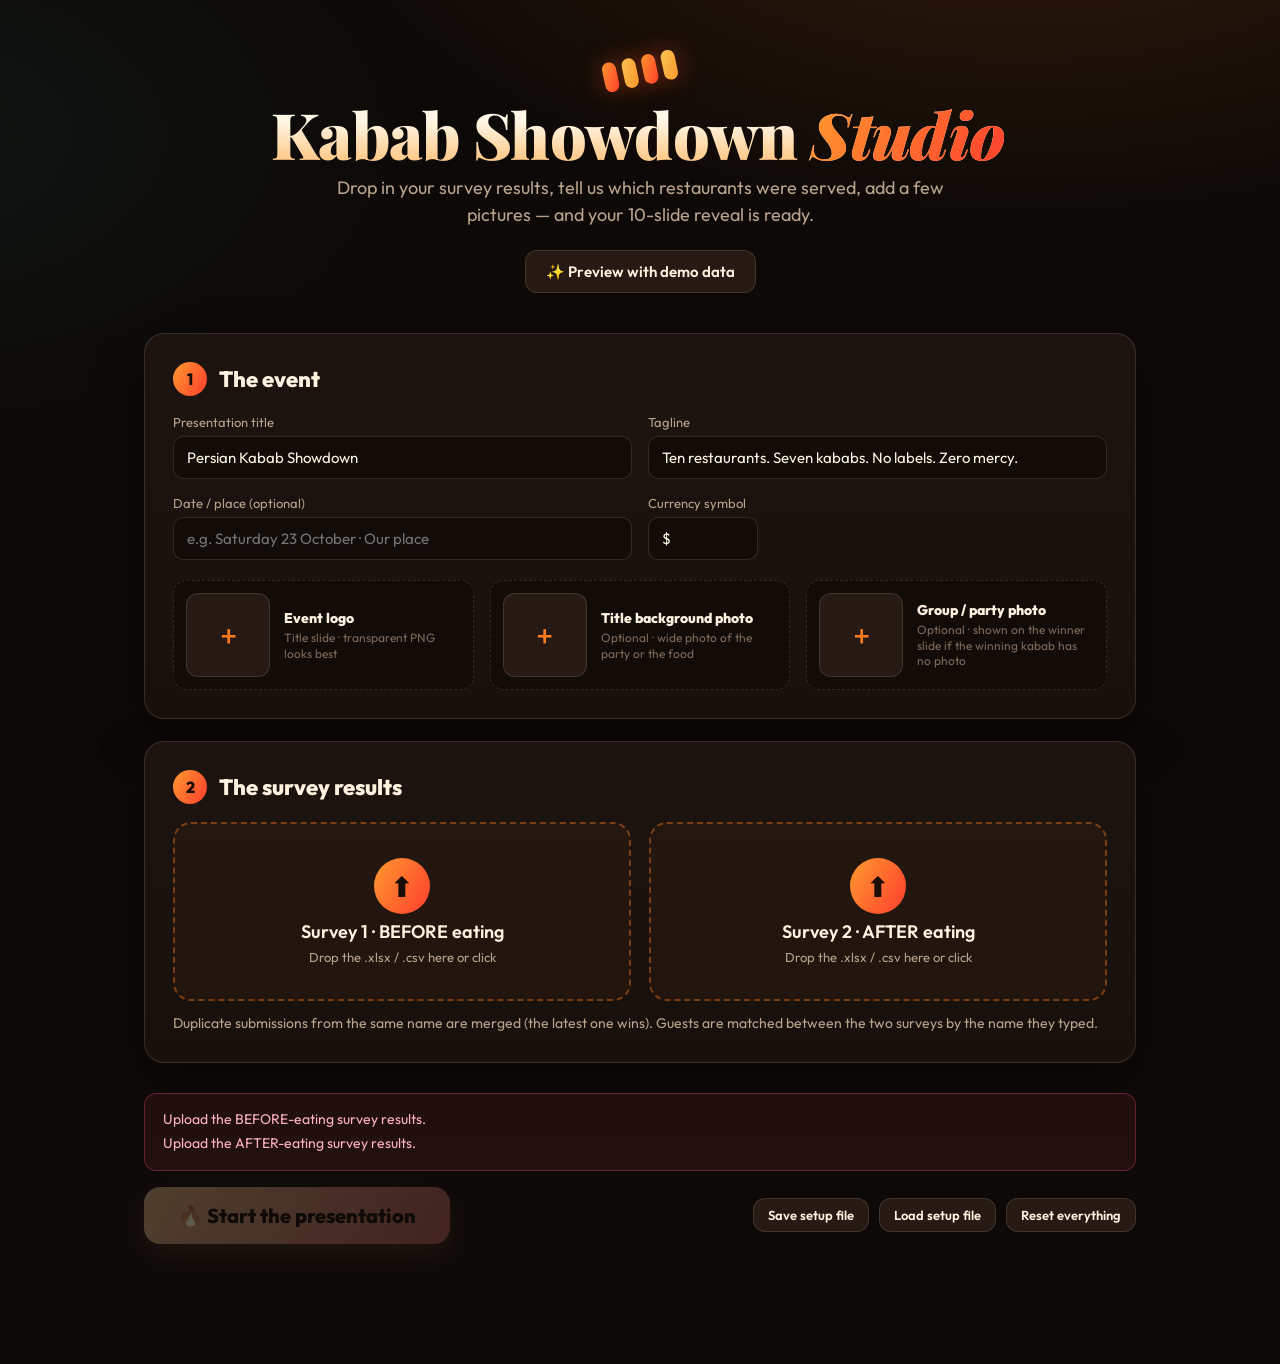
==== index.html @ 10b04228 "Add Kabab Showdown Studio: local blind-taste-test presentation generator Co-Authored-By: Claude Sonn" ====
<!doctype html>
<html lang="en">
<head>
<meta charset="utf-8">
<meta name="viewport" content="width=device-width, initial-scale=1">
<title>Kabab Showdown Studio</title>
<link rel="stylesheet" href="css/style.css">
</head>
<body>
  <main id="setup"></main>

  <div id="present" hidden>
    <div id="stage" class="stage">
      <div class="bg"><i class="orb o1"></i><i class="orb o2"></i><i class="orb o3"></i><i class="grain"></i></div>
      <div id="slides"></div>
      <canvas id="confetti"></canvas>
    </div>
    <div class="ui-bar">
      <button data-act="setup" title="Back to setup (E)">⚙ Setup</button>
      <button data-act="prev" title="Back (←)">‹</button>
      <span id="counter"></span>
      <button data-act="next" title="Next (→)">›</button>
      <button data-act="fs" title="Fullscreen (F)">⛶</button>
    </div>
    <nav id="dots"></nav>
    <div id="progress"><i></i></div>
  </div>

  <script src="vendor/xlsx.full.min.js"></script>
  <script src="js/analytics.js"></script>
  <script src="js/demo.js"></script>
  <script src="js/parse.js"></script>
  <script src="js/store.js"></script>
  <script src="js/slides.js"></script>
  <script src="js/setup.js"></script>
  <script src="js/app.js"></script>
</body>
</html>
---- css/style.css ----
/* ===== Kabab Showdown Studio ===== */
@font-face { font-family: 'Outfit'; font-weight: 400; src: url(../fonts/outfit-latin-400-normal.woff2) format('woff2'); font-display: swap; }
@font-face { font-family: 'Outfit'; font-weight: 600; src: url(../fonts/outfit-latin-600-normal.woff2) format('woff2'); font-display: swap; }
@font-face { font-family: 'Outfit'; font-weight: 800; src: url(../fonts/outfit-latin-800-normal.woff2) format('woff2'); font-display: swap; }
@font-face { font-family: 'Playfair Display'; font-weight: 700; font-style: normal; src: url(../fonts/playfair-display-latin-700-normal.woff2) format('woff2'); font-display: swap; }
@font-face { font-family: 'Playfair Display'; font-weight: 900; font-style: normal; src: url(../fonts/playfair-display-latin-900-normal.woff2) format('woff2'); font-display: swap; }
@font-face { font-family: 'Playfair Display'; font-weight: 700; font-style: italic; src: url(../fonts/playfair-display-latin-700-italic.woff2) format('woff2'); font-display: swap; }
@font-face { font-family: 'Playfair Display'; font-weight: 900; font-style: italic; src: url(../fonts/playfair-display-latin-900-italic.woff2) format('woff2'); font-display: swap; }
@font-face { font-family: 'Vazirmatn'; font-weight: 100 900; src: url(../fonts/Vazirmatn-Variable.woff2) format('woff2'); font-display: swap; }

:root {
  --bg: #0d0907; --bg2: #17100c; --panel: #1d1410; --panel2: #271a14; --line: rgba(255, 226, 190, .13);
  --text: #fff3e0; --muted: #b8a38c; --dim: #7d6a58;
  --ember: #ff7a1a; --flame: #ff3d2e; --gold: #f6c453; --teal: #2dd4bf; --rose: #ff4d6d;
  --grad: linear-gradient(120deg, #ff9a2e, #ff3d2e);
  --sans: 'Outfit', 'Vazirmatn', system-ui, 'Segoe UI', Tahoma, sans-serif;
  --serif: 'Playfair Display', 'Vazirmatn', Georgia, serif;
}
* { box-sizing: border-box; }
html, body { margin: 0; background: var(--bg); color: var(--text); font-family: var(--sans); }
body { min-height: 100vh; -webkit-font-smoothing: antialiased; }
body.presenting { overflow: hidden; height: 100vh; }
bdi { unicode-bidi: isolate; }
button { font-family: inherit; cursor: pointer; }
[hidden] { display: none !important; }

/* ================= SETUP ================= */
body:not(.presenting) { background: radial-gradient(1200px 600px at 80% -10%, rgba(255, 122, 26, .16), transparent 60%), radial-gradient(900px 500px at -10% 10%, rgba(45, 212, 191, .07), transparent 60%), var(--bg); }
.setup-wrap { max-width: 1040px; margin: 0 auto; padding: 56px 24px 120px; }
.setup-hero { text-align: center; margin-bottom: 40px; }
.setup-hero h1 { font-family: var(--serif); font-weight: 900; font-size: clamp(38px, 6vw, 64px); margin: 12px 0 8px; letter-spacing: -.01em; }
.setup-hero h1 em, h2 em { font-style: italic; background: var(--grad); -webkit-background-clip: text; background-clip: text; color: transparent; padding-right: .06em; }
.setup-hero p { color: var(--muted); max-width: 640px; margin: 0 auto 22px; font-size: 18px; line-height: 1.5; }
.skewer { display: inline-flex; gap: 6px; transform: rotate(-12deg); }
.skewer i { width: 22px; height: 46px; border-radius: 10px; background: var(--grad); box-shadow: 0 0 24px rgba(255, 90, 30, .45); }
.skewer i:nth-child(2n) { background: linear-gradient(120deg, #f6c453, #ff9a2e); }
.skewer.small i { width: 14px; height: 30px; border-radius: 7px; }
.card { background: linear-gradient(180deg, var(--panel), var(--bg2)); border: 1px solid var(--line); border-radius: 20px; padding: 28px; margin-bottom: 22px; box-shadow: 0 20px 50px rgba(0, 0, 0, .35); }
.card h3 { margin: 0 0 18px; font-size: 22px; display: flex; align-items: center; gap: 12px; }
.card h3 small { color: var(--dim); font-weight: 400; font-size: 14px; }
.card h4 { margin: 20px 0 8px; font-size: 14px; color: var(--muted); text-transform: uppercase; letter-spacing: .08em; }
.card .n { display: inline-grid; place-items: center; width: 34px; height: 34px; border-radius: 50%; background: var(--grad); color: #1a0d05; font-weight: 800; font-size: 16px; }
.help { color: var(--muted); font-size: 14px; line-height: 1.5; margin: 12px 0 0; }
.form-grid { display: grid; grid-template-columns: 1fr 1fr; gap: 16px; margin-bottom: 20px; }
.form-grid label { display: grid; gap: 6px; font-size: 13px; color: var(--muted); }
.txt, select, .num { background: #120c09; color: var(--text); border: 1px solid var(--line); border-radius: 10px; padding: 11px 13px; font: inherit; font-size: 15px; width: 100%; outline: none; transition: border-color .15s, box-shadow .15s; }
.txt:focus, select:focus, .num:focus { border-color: var(--ember); box-shadow: 0 0 0 3px rgba(255, 122, 26, .2); }
.txt.short { max-width: 110px; }
select:disabled, .num:disabled { opacity: .35; }
.imgrow { display: grid; grid-template-columns: repeat(3, 1fr); gap: 16px; }
.imgrow.wrap { grid-template-columns: repeat(auto-fill, minmax(240px, 1fr)); }
.imgbox { display: flex; gap: 14px; align-items: center; background: #120c09; border: 1px dashed var(--line); border-radius: 14px; padding: 12px; }
.imgbox.filled { border-style: solid; }
.imgbox-drop { flex: none; width: 84px; height: 84px; border-radius: 12px; background: var(--panel2); display: grid; place-items: center; overflow: hidden; cursor: pointer; border: 1px solid var(--line); transition: transform .15s, border-color .15s; }
.imgbox-drop:hover, .imgbox-drop.over, .mini-logo.over { border-color: var(--ember); transform: scale(1.04); }
.imgbox-drop img { width: 100%; height: 100%; object-fit: cover; }
.imgbox .plus { font-size: 32px; color: var(--ember); }
.imgbox-t { display: grid; gap: 3px; font-size: 14px; }
.imgbox-t small { color: var(--dim); font-size: 12px; line-height: 1.3; }
.link { background: none; border: 0; color: var(--rose); padding: 0; font-size: 12px; text-align: left; }
.drops { display: grid; grid-template-columns: 1fr 1fr; gap: 18px; }
.drop { display: grid; justify-items: center; gap: 6px; text-align: center; padding: 34px 18px; border: 2px dashed rgba(255, 122, 26, .4); border-radius: 18px; background: rgba(255, 122, 26, .04); cursor: pointer; transition: all .2s; }
.drop:hover, .drop.over { background: rgba(255, 122, 26, .12); border-color: var(--ember); transform: translateY(-2px); }
.drop.filled { border-style: solid; border-color: rgba(45, 212, 191, .55); background: rgba(45, 212, 191, .06); }
.drop-ico { font-size: 28px; width: 56px; height: 56px; display: grid; place-items: center; border-radius: 50%; background: var(--grad); color: #1a0d05; font-weight: 800; }
.drop.filled .drop-ico { background: var(--teal); }
.drop-t { font-weight: 600; font-size: 18px; }
.drop-h { color: var(--muted); font-size: 13px; word-break: break-all; }
.msg { font-size: 14px; margin-top: 10px; } .msg.err { color: var(--rose); }
.pills { display: flex; flex-wrap: wrap; gap: 8px; margin-top: 16px; }
.pill { font-size: 13px; padding: 5px 12px; border-radius: 99px; background: var(--panel2); color: var(--muted); border: 1px solid var(--line); }
.pill.ok { color: var(--teal); border-color: rgba(45, 212, 191, .4); } .pill.warn { color: var(--gold); border-color: rgba(246, 196, 83, .45); }
.rest-table, .map { width: 100%; border-collapse: collapse; margin: 14px 0; }
.rest-table th { text-align: left; font-size: 12px; text-transform: uppercase; letter-spacing: .08em; color: var(--dim); padding: 6px 8px; font-weight: 600; }
.rest-table td { padding: 7px 8px; border-top: 1px solid var(--line); vertical-align: middle; }
.rest-table td.c { text-align: center; white-space: nowrap; } .rest-table td.c small { display: block; color: var(--dim); font-size: 11px; margin-top: 2px; }
.rest-table tr.on { background: rgba(255, 122, 26, .06); }
.rest-table select { width: 100px; padding: 8px; } .rest-table .num { width: 84px; padding: 8px; } .cur { color: var(--muted); margin-right: 6px; }
.mini-logo { width: 46px; height: 46px; border-radius: 12px; border: 1px dashed var(--ember); display: grid; place-items: center; cursor: pointer; overflow: hidden; color: var(--ember); background: #120c09; }
.mini-logo img { width: 100%; height: 100%; object-fit: cover; }
.switch { position: relative; display: inline-block; width: 46px; height: 26px; } .switch input { opacity: 0; width: 0; height: 0; }
.switch i { position: absolute; inset: 0; background: #3a2a20; border-radius: 99px; transition: .2s; cursor: pointer; }
.switch i::after { content: ''; position: absolute; width: 20px; height: 20px; left: 3px; top: 3px; border-radius: 50%; background: #fff3e0; transition: .2s; }
.switch input:checked + i { background: var(--ember); } .switch input:checked + i::after { transform: translateX(20px); }
.icon-btn { background: none; border: 0; color: var(--dim); font-size: 15px; padding: 6px 9px; border-radius: 8px; } .icon-btn:hover { color: var(--rose); background: rgba(255, 77, 109, .1); }
.map td { padding: 6px 8px; } .map td:nth-child(2) { color: var(--dim); width: 30px; text-align: center; } .map select { max-width: 320px; }
.btn { border: 1px solid var(--line); background: var(--panel2); color: var(--text); padding: 11px 20px; border-radius: 12px; font-size: 15px; font-weight: 600; transition: all .15s; display: inline-block; }
.btn:hover { border-color: var(--ember); transform: translateY(-1px); }
.btn.primary { background: var(--grad); color: #1a0d05; border: 0; box-shadow: 0 10px 30px rgba(255, 90, 30, .35); }
.btn.primary:hover { box-shadow: 0 14px 40px rgba(255, 90, 30, .55); }
.btn.big { font-size: 20px; padding: 16px 34px; border-radius: 16px; font-weight: 800; }
.btn.small { font-size: 13px; padding: 8px 14px; } .btn.danger:hover { border-color: var(--rose); color: var(--rose); }
.btn[disabled] { opacity: .35; pointer-events: none; filter: grayscale(.6); }
.launch { margin-top: 30px; }
.issues { list-style: none; padding: 14px 18px; margin: 0 0 16px; border-radius: 12px; font-size: 14px; line-height: 1.7; }
.issues.err { background: rgba(255, 77, 109, .09); border: 1px solid rgba(255, 77, 109, .3); color: #ffb3c0; }
.issues.warn { background: rgba(246, 196, 83, .08); border: 1px solid rgba(246, 196, 83, .3); color: var(--gold); }
.launch-row { display: flex; flex-wrap: wrap; align-items: center; justify-content: space-between; gap: 16px; }
.launch-aux { display: flex; gap: 10px; flex-wrap: wrap; }
@media (max-width: 760px) { .form-grid, .drops, .imgrow { grid-template-columns: 1fr; } }

/* ================= PRESENTER ================= */
#present { position: fixed; inset: 0; background: #070504; overflow: hidden; cursor: none; }
#present.ui { cursor: default; }
.stage { position: absolute; left: 50%; top: 50%; width: 1920px; height: 1080px; transform: translate(-50%, -50%) scale(var(--s, 1)); transform-origin: center; overflow: hidden; background: var(--bg); }
.bg { position: absolute; inset: 0; overflow: hidden; }
.orb { position: absolute; border-radius: 50%; filter: blur(110px); opacity: .5; animation: drift 22s ease-in-out infinite alternate; }
.o1 { width: 900px; height: 900px; background: #ff5a1a; left: -240px; top: -300px; opacity: .33; }
.o2 { width: 800px; height: 800px; background: #7a1d3a; right: -200px; bottom: -280px; opacity: .45; animation-duration: 28s; }
.o3 { width: 520px; height: 520px; background: #0e7f73; right: 260px; top: -200px; opacity: .2; animation-duration: 34s; }
@keyframes drift { to { transform: translate(90px, 60px) scale(1.15); } }
.grain { position: absolute; inset: 0; opacity: .09; mix-blend-mode: overlay; background-image: url("data:image/svg+xml;utf8,<svg xmlns='http://www.w3.org/2000/svg' width='220' height='220'><filter id='n'><feTurbulence type='fractalNoise' baseFrequency='.9' numOctaves='2' stitchTiles='stitch'/></filter><rect width='100%' height='100%' filter='url(%23n)'/></svg>"); }
#slides, .slide { position: absolute; inset: 0; }
#confetti { position: absolute; inset: 0; pointer-events: none; z-index: 20; }
.slide { padding: 54px 96px 84px; opacity: 0; transform: translateX(calc(var(--d, 1) * 60px)); transition: opacity .6s ease, transform .7s cubic-bezier(.2, .8, .2, 1); }
.slide[data-dir="-1"] { --d: -1; }
.slide.active { opacity: 1; transform: none; }
.slide-foot { position: absolute; left: 96px; right: 96px; bottom: 26px; display: flex; justify-content: space-between; font-size: 18px; color: var(--dim); letter-spacing: .12em; text-transform: uppercase; }

.hdr { margin-bottom: 22px; }
.eyebrow { display: flex; align-items: center; gap: 14px; font-size: 20px; letter-spacing: .28em; text-transform: uppercase; color: var(--ember); font-weight: 600; }
.eyebrow i { width: 52px; height: 3px; background: var(--grad); border-radius: 3px; display: block; }
.eyebrow.center { justify-content: center; }
h2 { font-family: var(--serif); font-weight: 900; font-size: 76px; line-height: 1.04; margin: 10px 0 0; letter-spacing: -.01em; }
.sub { font-size: 25px; color: var(--muted); margin: 6px 0 0; }
.nodata { margin-top: 160px; text-align: center; font-size: 40px; color: var(--muted); }

.split { display: grid; gap: 48px; align-items: start; }
.split.hype { grid-template-columns: 560px 1fr; } .split.blind { grid-template-columns: 520px 1fr; } .split.people { grid-template-columns: 640px 1fr; } .split.price { grid-template-columns: 1fr 620px; }
.col-awards { display: grid; gap: 22px; } .col-awards.tight { gap: 12px; }
.grid3 { display: grid; grid-template-columns: repeat(3, 1fr); gap: 24px; margin-top: 8px; }
.grid2 { display: grid; grid-template-columns: repeat(2, 1fr); gap: 24px; }

/* step reveal */
[data-step] { opacity: 0; transform: translateY(26px) scale(.97); transition: opacity .55s ease, transform .6s cubic-bezier(.2, .9, .25, 1.1); pointer-events: none; }
[data-step].on { opacity: 1; transform: none; }
.gone { opacity: 0 !important; transform: scale(.9) translateY(-30px) !important; pointer-events: none; transition: all .5s ease; }

/* awards */
.award { position: relative; background: linear-gradient(160deg, rgba(255, 244, 224, .08), rgba(255, 244, 224, .025)); border: 1px solid var(--line); border-radius: 26px; padding: 24px 28px 26px; overflow: hidden; backdrop-filter: blur(6px); }
.award::before { content: ''; position: absolute; left: 0; top: 0; bottom: 0; width: 7px; background: var(--grad); }
.award.gold { border-color: rgba(246, 196, 83, .5); background: linear-gradient(160deg, rgba(246, 196, 83, .16), rgba(246, 196, 83, .03)); box-shadow: 0 0 60px rgba(246, 196, 83, .12); }
.award.gold::before { background: linear-gradient(180deg, #ffe08a, #e0a526); }
.award.bad::before { background: linear-gradient(180deg, #ff4d6d, #8f1d3b); } .award.bad { background: linear-gradient(160deg, rgba(255, 77, 109, .1), rgba(255, 77, 109, .02)); }
.award.teal::before { background: linear-gradient(180deg, #2dd4bf, #0e7f73); } .award.teal { background: linear-gradient(160deg, rgba(45, 212, 191, .1), rgba(45, 212, 191, .02)); }
.award.spicy::before { background: linear-gradient(180deg, #ff9a2e, #ff3d2e); }
.award.none { opacity: .55; } .award.none.on { opacity: .45; }
.none-msg { font-size: 24px; color: var(--muted); padding: 16px 0 6px; }
.kicker { font-size: 24px; letter-spacing: .1em; text-transform: uppercase; color: var(--gold); font-weight: 600; margin-bottom: 14px; }
.award.bad .kicker { color: #ff93a6; } .award.teal .kicker { color: var(--teal); } .award.spicy .kicker { color: #ffb066; }
.award-body { display: flex; align-items: center; gap: 22px; }
.award-txt { min-width: 0; }
.award-name { font-family: var(--serif); font-weight: 900; font-size: 46px; line-height: 1.1; overflow-wrap: anywhere; }
.award-stat { font-size: 26px; color: var(--muted); margin-top: 8px; line-height: 1.3; } .award-stat b, .award-note b { color: var(--text); }
.award-note { font-size: 22px; color: var(--muted); margin-top: 14px; line-height: 1.35; }
.award-big { font-size: 60px; font-family: var(--serif); font-weight: 900; line-height: 1.1; } .award-big b { color: var(--teal); font-size: 82px; }
.award-icon { position: absolute; right: 18px; top: 14px; font-size: 40px; }
.grid3 .award-name { font-size: 40px; } .grid3 .award-body { gap: 18px; }
.grid2 .award-name { font-size: 50px; }
.col-awards.tight .award-name { font-size: 34px; } .col-awards.tight .award { padding: 14px 24px 16px; } .col-awards.tight .kicker { font-size: 20px; margin-bottom: 8px; } .col-awards.tight .award-stat { font-size: 22px; margin-top: 4px; } .col-awards.tight .award-note { font-size: 19px; margin-top: 6px; } .col-awards.tight .award-big { font-size: 44px; } .col-awards.tight .award-big b { font-size: 60px; }

.logo { flex: none; width: var(--sz); height: var(--sz); border-radius: 22%; overflow: hidden; display: inline-grid; place-items: center; background: #fff; box-shadow: 0 6px 24px rgba(0, 0, 0, .4); }
.logo img { width: 100%; height: 100%; object-fit: contain; }
.logo.mono { background: linear-gradient(140deg, hsl(var(--h) 75% 55%), hsl(calc(var(--h) + 40) 70% 32%)); color: #fff; }
.logo.mono b { font-family: var(--serif); font-weight: 900; font-size: calc(var(--sz) * .42); letter-spacing: .02em; text-shadow: 0 2px 6px rgba(0, 0, 0, .3); }
.logo.q { background: #261913; border: 2px dashed var(--dim); } .logo.q b { color: var(--gold); }
.avatar { flex: none; width: 96px; height: 96px; border-radius: 50%; display: inline-grid; place-items: center; font-family: var(--serif); font-weight: 900; font-size: 44px; color: #fff; background: linear-gradient(140deg, hsl(var(--h) 70% 52%), hsl(calc(var(--h) + 50) 65% 30%)); box-shadow: 0 6px 24px rgba(0, 0, 0, .4); }
.avatar.big { width: 130px; height: 130px; font-size: 60px; }
.col-awards.tight .avatar { width: 68px; height: 68px; font-size: 30px; } .col-awards.tight .logo { --sz: 72px !important; }

/* bar charts */
.chart.bars { display: grid; gap: 10px; }
.chart-title { font-size: 28px; color: var(--muted); margin-bottom: 8px; } .chart-title em { color: var(--gold); font-style: italic; font-family: var(--serif); }
.bar-row { display: grid; grid-template-columns: 44px 52px minmax(230px, 340px) 1fr 74px; align-items: center; gap: 16px; height: 62px; opacity: 0; transform: translateX(-30px); transition: opacity .5s, transform .6s cubic-bezier(.2, .9, .2, 1); transition-delay: calc(var(--i, 0) * 70ms + 200ms); }
.slide.active .bar-row { opacity: 1; transform: none; }
.rk { font-family: var(--serif); font-weight: 900; font-size: 32px; color: var(--dim); text-align: center; }
.bn { font-size: 28px; font-weight: 600; white-space: nowrap; overflow: hidden; text-overflow: ellipsis; } .bn small { color: var(--dim); font-size: 20px; margin-left: 10px; font-weight: 400; }
.track { position: relative; height: 26px; border-radius: 13px; background: rgba(255, 244, 224, .07); }
.bar { display: block; height: 100%; width: 0; border-radius: 13px; background: linear-gradient(90deg, #7f3b14, #ff7a1a); transition: width 1.2s cubic-bezier(.2, .8, .2, 1); transition-delay: calc(var(--i, 0) * 70ms + 400ms); }
.slide.active .bar { width: var(--w); }
[data-step] .bar { width: 0; transition-delay: .15s; } [data-step].on .bar { width: var(--w); }
.bv { font-size: 28px; font-weight: 700; text-align: right; font-variant-numeric: tabular-nums; }
.bar-row.best .bar { background: linear-gradient(90deg, #e0a526, #ffe08a); box-shadow: 0 0 22px rgba(246, 196, 83, .6); } .bar-row.best .bn, .bar-row.best .rk { color: var(--gold); }
.bar-row.worst .bar { background: linear-gradient(90deg, #8f1d3b, #ff4d6d); } .bar-row.worst .bn { color: #ff93a6; }
.bar-row.best, .bar-row.worst { filter: saturate(.55) brightness(.9); } .st-1 .bar-row.worst, .st-2 .bar-row.best { filter: none; }
.s-hype .bar-row.best { filter: saturate(.55) brightness(.9); } .s-hype.st-2 .bar-row.best { filter: none; } .s-hype.st-1 .bar-row.worst { filter: none; }
.tag { font-style: normal; font-size: 15px; letter-spacing: .12em; padding: 3px 10px; margin-left: 12px; border-radius: 99px; background: rgba(255, 77, 109, .2); color: #ff93a6; border: 1px solid rgba(255, 77, 109, .5); vertical-align: middle; opacity: 0; transition: opacity .5s; }
.st-1 .tag { opacity: 1; }
.decoys-chart .bar-row { grid-template-columns: 52px minmax(260px, 400px) 1fr 54px; height: 50px; gap: 14px; }
.decoys-chart .bar-row.decoy .bar { transition: background .6s; } .st-1 .decoys-chart .bar-row.decoy .bar { background: linear-gradient(90deg, #8f1d3b, #ff4d6d); }
.callout { margin-top: 10px; font-size: 25px; padding: 12px 22px; border-radius: 16px; background: rgba(255, 77, 109, .1); border: 1px solid rgba(255, 77, 109, .35); color: #ffd0d8; } .callout b { color: #fff; }

/* title */
.s-title { padding: 0; }
.title-slide { position: absolute; inset: 0; display: grid; place-items: center; text-align: center; }
.hero-img { position: absolute; inset: 0; background-size: cover; background-position: center; opacity: .5; } .hero-shade { position: absolute; inset: 0; background: radial-gradient(ellipse at center, rgba(13, 9, 7, .35), rgba(13, 9, 7, .92) 80%); }
.title-inner { position: relative; max-width: 1500px; padding: 0 60px; }
.title-inner .skewer i { width: 34px; height: 84px; border-radius: 17px; } .title-inner .skewer { margin-bottom: 28px; }
.event-logo { max-height: 210px; max-width: 520px; object-fit: contain; margin-bottom: 26px; filter: drop-shadow(0 8px 30px rgba(0, 0, 0, .5)); }
h1 { font-family: var(--serif); font-weight: 900; font-size: 148px; line-height: 1; margin: 22px 0 18px; letter-spacing: -.02em; background: linear-gradient(180deg, #fff6e5 30%, #ffc27a); -webkit-background-clip: text; background-clip: text; color: transparent; }
.tagline { font-size: 38px; color: var(--muted); margin: 0 auto; max-width: 1200px; }
.stat-row { display: flex; justify-content: center; gap: 90px; margin-top: 70px; }
.stat b { display: block; font-family: var(--serif); font-size: 100px; font-weight: 900; color: var(--gold); line-height: 1; } .stat span { font-size: 24px; letter-spacing: .1em; text-transform: uppercase; color: var(--muted); }
.hint { margin-top: 60px; font-size: 22px; color: var(--dim); animation: pulse 2.4s infinite; } kbd { background: #2b1d15; border: 1px solid var(--line); border-radius: 8px; padding: 2px 10px; font-family: inherit; }
@keyframes pulse { 50% { opacity: .4; } }
.s-title .slide-foot { display: none; }
.s-title .title-inner > * { animation: rise .9s cubic-bezier(.2, .8, .2, 1) both; } .s-title .title-inner > :nth-child(2) { animation-delay: .1s; } .s-title h1 { animation-delay: .2s; } .tagline { animation-delay: .35s !important; } .stat-row { animation-delay: .5s !important; }
@keyframes rise { from { opacity: 0; transform: translateY(40px); } }

/* gauge */
.gauge-col { display: grid; gap: 16px; justify-items: center; }
.gauge { position: relative; width: 380px; height: 380px; }
.gauge svg { width: 100%; height: 100%; transform: rotate(-90deg); }
.g-bg { fill: none; stroke: rgba(255, 244, 224, .08); stroke-width: 26; }
.g-fg { fill: none; stroke: url(#); stroke: var(--ember); stroke-width: 26; stroke-linecap: round; stroke-dasharray: var(--c); stroke-dashoffset: var(--c); transition: stroke-dashoffset 1.8s cubic-bezier(.2, .8, .2, 1) .4s; filter: drop-shadow(0 0 14px rgba(255, 122, 26, .7)); }
.slide.active .g-fg { stroke-dashoffset: var(--o); }
.g-mark { stroke: #fff; stroke-width: 5; stroke-linecap: round; }
.g-txt { position: absolute; inset: 0; display: grid; place-content: center; text-align: center; }
.g-txt b { font-family: var(--serif); font-size: 104px; font-weight: 900; line-height: 1; } .g-txt span { display: block; margin-top: 4px; max-width: 220px; margin-inline: auto; line-height: 1.2; } .g-txt span { font-size: 21px; color: var(--muted); letter-spacing: .08em; text-transform: uppercase; }
.g-note { font-size: 24px; color: var(--muted); } .g-note b { color: #fff; }
.mk { display: inline-block; width: 5px; height: 22px; background: #fff; border-radius: 3px; vertical-align: middle; margin-left: 6px; } .mk.gold { background: var(--gold); }
.chips { display: grid; gap: 14px; width: 100%; }
.chip { font-size: 24px; line-height: 1.3; padding: 12px 20px; border-radius: 18px; background: rgba(255, 244, 224, .07); border: 1px solid var(--line); color: var(--muted); } .chip b { color: var(--gold); }
.chips.wide { grid-template-columns: repeat(3, 1fr); gap: 22px; margin-top: 18px; }
.chips.wide .chip { display: grid; gap: 4px; padding: 12px 20px; } .chips.wide .chip span { font-size: 20px; letter-spacing: .1em; text-transform: uppercase; color: var(--gold); } .chips.wide .chip b { color: var(--text); font-size: 27px; font-family: var(--serif); line-height: 1.15; } .chips.wide .chip i { font-style: normal; font-size: 22px; }

/* podium */
.podium-wrap { text-align: center; } .podium-title { font-size: 32px; color: var(--gold); letter-spacing: .08em; margin-bottom: 0; }
.podium { display: flex; justify-content: center; align-items: flex-end; gap: 22px; height: 600px; }
.pod { display: flex; flex-direction: column; align-items: center; width: 270px; }
.pod-name { font-family: var(--serif); font-weight: 900; font-size: 44px; margin-top: 14px; max-width: 100%; overflow-wrap: anywhere; } .pod-score { font-size: 26px; color: var(--muted); margin-bottom: 14px; } .pod-score b { color: var(--text); font-size: 34px; }
.pod-block { width: 100%; border-radius: 18px 18px 0 0; display: grid; place-content: center; text-align: center; background: linear-gradient(180deg, #5a3a28, #2b1d15); border: 1px solid var(--line); border-bottom: 0; position: relative; }
.pod-block span { font-size: 54px; } .pod-block em { font-family: var(--serif); font-style: normal; font-weight: 900; font-size: 64px; color: rgba(255, 244, 224, .5); }
.pod-1 .pod-block { height: 270px; background: linear-gradient(180deg, #e0a526, #6b4a0c); box-shadow: 0 0 60px rgba(246, 196, 83, .35); } .pod-1 .pod-name { color: var(--gold); }
.pod-2 .pod-block { height: 190px; background: linear-gradient(180deg, #aeb4bd, #4a4f57); } .pod-3 .pod-block { height: 130px; background: linear-gradient(180deg, #b87333, #5a3516); }

/* mistaken identity */
.id-table { display: grid; gap: 8px; }
.id-row { display: grid; grid-template-columns: 110px 480px 440px 1fr 60px; align-items: center; gap: 22px; height: var(--rh); padding: 0 26px; border-radius: 20px; background: rgba(255, 244, 224, .06); border: 1px solid var(--line); }
.kno { font-family: var(--serif); font-weight: 900; font-size: 48px; color: var(--ember); }
.id-real, .id-guess { display: flex; align-items: center; gap: 16px; font-size: 32px; font-weight: 600; white-space: nowrap; }
.id-guess .gn em { margin-left: 8px; } .id-real > span:last-child, .id-guess { flex-direction: column; align-items: flex-start; gap: 0; display: flex; justify-content: center; overflow: hidden; } .id-real { overflow: hidden; }
.id-real small, .id-guess small { font-size: 16px; letter-spacing: .12em; text-transform: uppercase; color: var(--dim); font-weight: 400; } .id-guess em { color: var(--muted); font-style: normal; font-size: 24px; }
.id-acc { display: flex; align-items: center; gap: 16px; } .id-acc .track { flex: 1; } .id-acc b { font-size: 30px; width: 80px; text-align: right; }
.id-mark { font-size: 40px; font-weight: 800; text-align: center; } .id-mark.ok { color: var(--teal); } .id-mark.no { color: var(--rose); }

/* price */
.price-chart .bar-row { grid-template-columns: 52px minmax(240px, 330px) 1fr 140px; height: 66px; }
.bar-row.price .track { height: 30px; overflow: visible; }
.bar-row.price .bar { background: linear-gradient(90deg, #8a5d12, #f6c453); }
.actual { position: absolute; top: -9px; width: 5px; height: 48px; background: #fff; border-radius: 3px; box-shadow: 0 0 14px rgba(255, 255, 255, .7); transform: translateX(-50%); } .actual.on { transform: translateX(-50%); }
.actual em { position: absolute; top: -34px; left: 50%; transform: translateX(-50%); font-style: normal; font-size: 21px; font-weight: 700; color: #fff; white-space: nowrap; }
.bv small { display: block; font-size: 20px; font-weight: 600; } .bv small.up { color: var(--teal); } .bv small.down { color: var(--rose); }
.legend { display: flex; gap: 30px; margin-top: 16px; font-size: 22px; color: var(--muted); } .legend .sw { display: inline-block; width: 28px; height: 14px; border-radius: 7px; vertical-align: middle; margin-right: 8px; background: var(--gold); width: 28px; } .legend .sw.mk { width: 5px; height: 22px; background: #fff; border-radius: 3px; margin-left: 0; }
.legend .sw.bar { background: var(--gold); transition: none; }

/* reality */
.strip { display: grid; grid-template-columns: repeat(3, 1fr); gap: 20px; margin-top: 26px; }
.strip-item { font-size: 25px; line-height: 1.35; padding: 18px 22px; border-radius: 18px; background: rgba(255, 244, 224, .06); border: 1px solid var(--line); color: var(--muted); } .strip-item b { color: var(--text); } .strip-item small { opacity: .7; }
.journey { display: flex; align-items: center; gap: 14px; margin-top: 12px; flex-wrap: wrap; } .arrow { color: var(--dim); font-size: 28px; }
.journey .pill { font-size: 24px; padding: 6px 16px; color: var(--muted); background: rgba(255, 244, 224, .08); } .journey .pill b { color: var(--text); } .journey .pill small { font-size: 16px; }
.journey .pill.up { border-color: rgba(45, 212, 191, .6); } .journey .pill.up b { color: var(--teal); } .journey .pill.down { border-color: rgba(255, 77, 109, .6); } .journey .pill.down b { color: var(--rose); } .lock { font-size: 20px; color: var(--gold); }
.fine { margin-top: 26px; font-size: 25px; color: var(--muted); } .fine b { color: var(--text); }

/* countdown */
.countdown { display: grid; gap: 8px; }
.cd-row { display: grid; grid-template-columns: 90px var(--rh) 470px 1fr 130px 270px; align-items: center; gap: 24px; height: var(--rh); padding: 0 28px; border-radius: 20px; background: rgba(255, 244, 224, .06); border: 1px solid var(--line); }
.cd-row.locked { opacity: 1 !important; transform: none !important; background: linear-gradient(90deg, rgba(246, 196, 83, .18), rgba(246, 196, 83, .04)); border-color: rgba(246, 196, 83, .5); animation: glow 2.4s ease-in-out infinite; grid-template-columns: 90px var(--rh) 1fr; }
@keyframes glow { 50% { box-shadow: 0 0 50px rgba(246, 196, 83, .35); } }
.cd-pos { font-family: var(--serif); font-weight: 900; font-size: 56px; color: var(--ember); text-align: center; } .locked .cd-pos { color: var(--gold); }
.cd-name { font-size: 32px; font-weight: 600; white-space: nowrap; overflow: hidden; text-overflow: ellipsis; } .cd-name small { display: block; font-size: 19px; color: var(--dim); font-weight: 400; letter-spacing: .04em; }
.locked .cd-name { color: var(--gold); font-family: var(--serif); font-weight: 900; font-size: 38px; }
.cd-score { font-family: var(--serif); font-weight: 900; font-size: 46px; text-align: right; }
.cd-price { font-size: 26px; font-weight: 600; text-align: right; } .cd-price small { display: block; font-size: 15px; letter-spacing: .1em; text-transform: uppercase; color: var(--dim); font-weight: 400; } .cd-price i { color: var(--dim); font-style: normal; }
.cd-row.second .bar { background: linear-gradient(90deg, #8c919a, #e1e5ea); }

/* finale */
.s-winner { padding: 0; }
.s-winner .slide-foot { display: none; }
.finale { position: absolute; inset: 0; display: grid; place-items: center; text-align: center; }
.finale > * { grid-area: 1 / 1; }
.drum { transition: all .6s; } .drum-h { font-size: 120px; margin: 24px 0 40px; }
.beat { display: flex; gap: 22px; justify-content: center; } .beat i { width: 26px; height: 26px; border-radius: 50%; background: var(--ember); animation: beat 1.2s infinite; } .beat i:nth-child(2) { animation-delay: .2s; } .beat i:nth-child(3) { animation-delay: .4s; }
@keyframes beat { 0%, 100% { transform: scale(.6); opacity: .4; } 50% { transform: scale(1.3); opacity: 1; box-shadow: 0 0 30px var(--ember); } }
.reveal-no { display: grid; gap: 0; } .reveal-no span { font-size: 54px; letter-spacing: .5em; color: var(--ember); font-weight: 600; margin-bottom: -20px; } .reveal-no b { font-family: var(--serif); font-weight: 900; font-size: 560px; line-height: 1; background: linear-gradient(180deg, #fff1c9, #e0a526); -webkit-background-clip: text; background-clip: text; color: transparent; filter: drop-shadow(0 0 80px rgba(246, 196, 83, .45)); }
.reveal-no.on { transition: opacity .5s, transform .6s; } .st-2 .reveal-no { opacity: 0 !important; transform: scale(.7) !important; }
.finale .reveal-no[data-step] { transform: scale(.4); } .finale .reveal-no.on { transform: scale(1); transition: opacity .4s, transform .7s cubic-bezier(.2, 1.4, .3, 1); }
.reveal { display: grid; justify-items: center; align-content: center; gap: 0; padding: 40px 120px; z-index: 2; }
.crown { font-size: 90px; margin-bottom: -10px; animation: bob 2.4s ease-in-out infinite; } @keyframes bob { 50% { transform: translateY(-14px) rotate(3deg); } }
.tie { font-size: 34px; letter-spacing: .3em; text-transform: uppercase; color: var(--rose); margin-bottom: 8px; }
.win-logo .logo { box-shadow: 0 0 90px rgba(246, 196, 83, .55), 0 10px 40px rgba(0, 0, 0, .5); border: 6px solid var(--gold); }
.win-name { font-size: 130px; margin: 30px 0 10px; } .amp { color: var(--ember); -webkit-text-fill-color: var(--ember); }
.win-stats { display: flex; gap: 56px; margin-top: 18px; justify-content: center; }
.win-stats b { display: block; font-family: var(--serif); font-weight: 900; font-size: 84px; color: var(--gold); line-height: 1.1; } .win-stats span { font-size: 24px; color: var(--muted); letter-spacing: .06em; max-width: 340px; display: block; }
.win-foot { margin-top: 34px; font-size: 28px; color: var(--muted); max-width: 1400px; } .win-foot b { color: var(--text); }
.win-photo { position: absolute; right: 90px; bottom: 90px; width: 360px; height: 360px; object-fit: cover; border-radius: 28px; border: 5px solid var(--gold); transform: rotate(4deg); box-shadow: 0 20px 60px rgba(0, 0, 0, .6); }
.reveal[data-step].on { transition-delay: .1s; }

/* presenter chrome */
.ui-bar { position: fixed; left: 50%; bottom: 18px; transform: translate(-50%, 20px); display: flex; align-items: center; gap: 6px; padding: 8px 12px; background: rgba(20, 14, 10, .88); border: 1px solid var(--line); border-radius: 99px; backdrop-filter: blur(10px); opacity: 0; transition: all .3s; z-index: 50; }
#present.ui .ui-bar { opacity: 1; transform: translate(-50%, 0); }
.ui-bar button { background: none; border: 0; color: var(--text); font-size: 18px; padding: 6px 14px; border-radius: 99px; } .ui-bar button:hover { background: rgba(255, 122, 26, .25); }
#counter { font-size: 14px; color: var(--muted); min-width: 110px; text-align: center; font-variant-numeric: tabular-nums; }
#dots { position: fixed; right: 14px; top: 50%; transform: translateY(-50%); display: grid; gap: 10px; z-index: 50; opacity: 0; transition: opacity .3s; }
#present.ui #dots { opacity: 1; }
#dots button { width: 10px; height: 10px; border-radius: 50%; border: 0; padding: 0; background: rgba(255, 244, 224, .3); } #dots button.cur { background: var(--ember); transform: scale(1.5); }
#progress { position: fixed; left: 0; right: 0; bottom: 0; height: 4px; background: rgba(255, 255, 255, .05); z-index: 50; } #progress i { display: block; height: 100%; width: 0; background: var(--grad); transition: width .5s; }
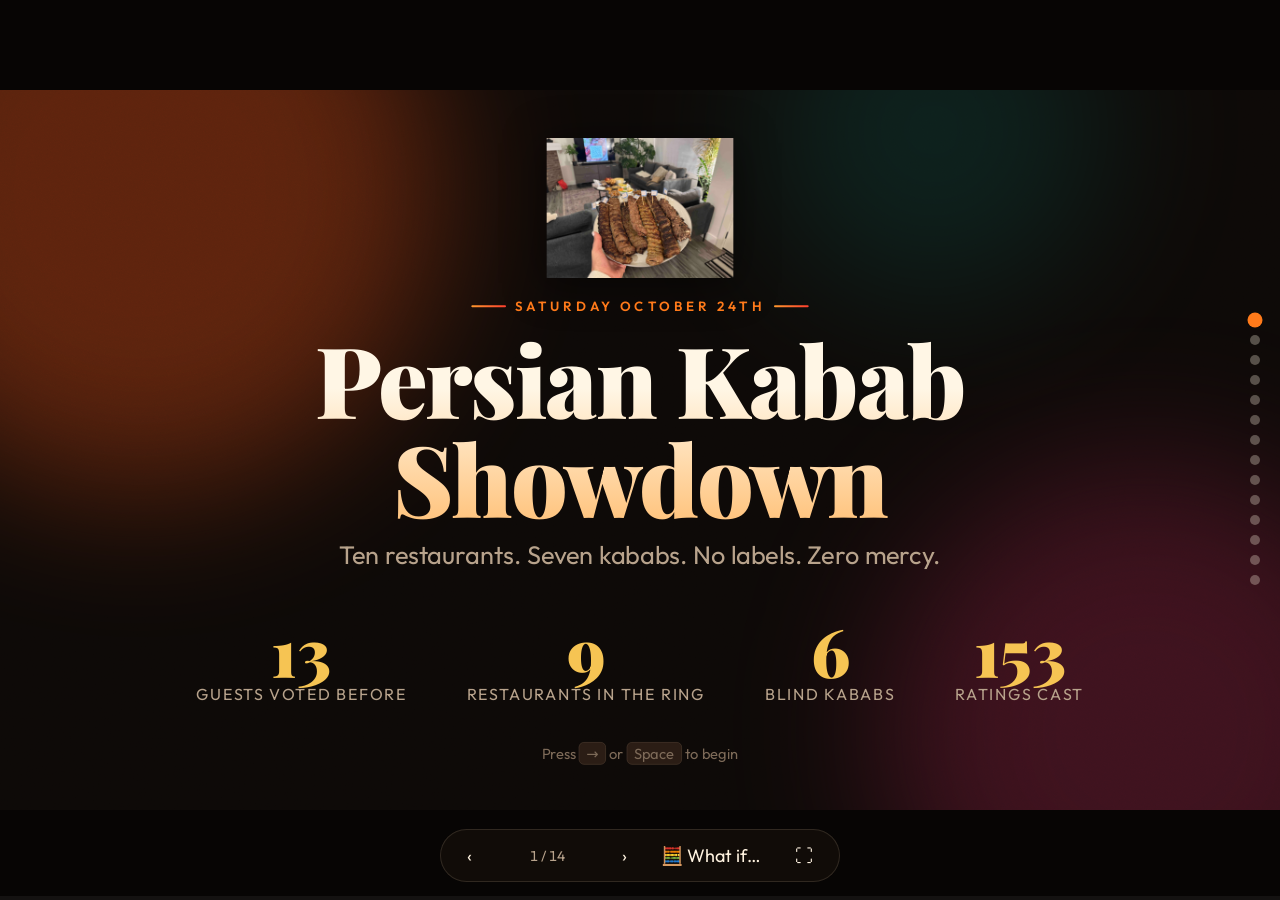
==== commit 249910b9: "Split into setup.html + generated index.html; 14 slides; build.js, workflow, What-if panel - new sli" ====
--- a/index.html
+++ b/index.html
@@ -3,36 +3,38 @@
 <head>
 <meta charset="utf-8">
 <meta name="viewport" content="width=device-width, initial-scale=1">
-<title>Kabab Showdown Studio</title>
+<title>Persian Kabab Showdown</title>
+<meta name="description" content="Ten restaurants. Seven kababs. No labels. Zero mercy.">
+<!-- Generated by Kabab Showdown Studio (setup.html / build.js). Do not edit by hand: change the data and rebuild. -->
 <link rel="stylesheet" href="css/style.css">
 </head>
-<body>
-  <main id="setup"></main>
-
-  <div id="present" hidden>
+<body class="presenting">
+  <div id="present" class="no-exit">
     <div id="stage" class="stage">
       <div class="bg"><i class="orb o1"></i><i class="orb o2"></i><i class="orb o3"></i><i class="grain"></i></div>
       <div id="slides"></div>
       <canvas id="confetti"></canvas>
     </div>
     <div class="ui-bar">
-      <button data-act="setup" title="Back to setup (E)">⚙ Setup</button>
       <button data-act="prev" title="Back (←)">‹</button>
       <span id="counter"></span>
       <button data-act="next" title="Next (→)">›</button>
+      <button data-act="whatif" title="What if… exclude guests (X)">🧮 What if…</button>
       <button data-act="fs" title="Fullscreen (F)">⛶</button>
     </div>
     <nav id="dots"></nav>
     <div id="progress"><i></i></div>
   </div>
-
-  <script src="vendor/xlsx.full.min.js"></script>
+  <noscript><p style="color:#fff;padding:2rem">This presentation needs JavaScript.</p></noscript>
+  <script id="ka-deck" type="application/json">{"cfg":{"title":"Persian Kabab Showdown","subtitle":"Ten restaurants. Seven kababs. No labels. Zero mercy.","date":"Saturday October 24th","currency":"$"},"resolved":{"restaurants":[{"id":"r1","name":"Persian Plate","present":true,"kabab":2,"price":7.34},{"id":"r2","name":"Pardis Persian Cuisine","present":true,"kabab":5,"price":9.45},{"id":"r3","name":"Turkish Kebab House","present":false,"kabab":null,"price":null},{"id":"r4","name":"Caspian Kebab","present":true,"kabab":1,"price":8.63},{"id":"r5","name":"House of Kabob","present":true,"kabab":6,"price":8.39},{"id":"r6","name":"Kabob Garden","present":false,"kabab":null,"price":15},{"id":"r7","name":"Berekat Kebab House","present":true,"kabab":4,"price":10.49},{"id":"r8","name":"Bahar Kabab","present":false,"kabab":null,"price":null},{"id":"r9","name":"Kabob Land","present":true,"kabab":3,"price":5.76},{"id":"r10","name":"Newruz Kabob House","present":true,"kabab":7,"price":6.16}],"s1":[{"pid":"sara","name":"Sara","rank":{"r9":1,"r1":2,"r2":3,"r7":4,"r6":5,"r4":6,"r5":7,"r8":8,"r3":9,"r10":10},"rating":{}},{"pid":"ali o","name":"Ali O.","rank":{"r5":1,"r9":2,"r3":3,"r2":4,"r10":5,"r6":6,"r4":7,"r8":8,"r1":9,"r7":10},"rating":{"r1":8,"r2":10,"r3":3,"r4":7,"r5":10,"r6":4,"r7":3,"r8":6,"r9":4,"r10":6}},{"pid":"niloofar","name":"Niloofar","rank":{"r3":1,"r5":2,"r6":3,"r4":4,"r1":5,"r10":6,"r2":7,"r8":8,"r7":9,"r9":10},"rating":{"r3":9,"r6":8,"r7":5}},{"pid":"sajjad","name":"Sajjad","rank":{"r5":1,"r4":2,"r1":3,"r3":4,"r2":5,"r6":6,"r8":7,"r7":8,"r10":9,"r9":10},"rating":{"r1":6,"r2":6,"r3":4,"r4":7,"r5":7}},{"pid":"shiva","name":"Shiva","rank":{"r5":1,"r3":2,"r9":3,"r4":4,"r8":5,"r2":6,"r1":7,"r6":8,"r7":9,"r10":10},"rating":{"r1":6,"r2":5,"r3":7,"r4":3,"r5":6,"r6":6,"r7":4,"r8":6,"r9":4,"r10":6}},{"pid":"paras2","name":"Paras2","rank":{"r3":1,"r5":2,"r4":3,"r1":4,"r9":5,"r6":6,"r8":7,"r2":8,"r10":9,"r7":10},"rating":{"r1":6,"r2":0,"r3":8,"r4":7,"r5":7,"r6":0,"r7":0,"r8":0,"r9":6,"r10":6}},{"pid":"ati joon","name":"Ati Joon","rank":{"r9":1,"r4":2,"r1":3,"r2":4,"r5":5,"r3":6,"r7":7,"r8":8,"r10":9,"r6":10},"rating":{"r1":5,"r2":5,"r4":7,"r5":4,"r9":9}},{"pid":"shahab","name":"Shahab","rank":{"r1":1,"r4":2,"r5":3,"r3":4,"r9":5,"r10":6,"r6":7,"r8":8,"r7":9,"r2":10},"rating":{"r1":6,"r3":7,"r4":8,"r5":6}},{"pid":"vahid","name":"Vahid","rank":{"r1":1,"r8":2,"r10":3,"r4":4,"r2":5,"r9":6,"r7":7,"r3":8,"r6":9,"r5":10},"rating":{"r1":8,"r2":6,"r5":3}},{"pid":"mj","name":"MJ","rank":{"r3":1,"r6":2,"r5":3,"r2":4,"r4":5,"r10":6,"r8":7,"r1":8,"r9":9,"r7":10},"rating":{"r3":10,"r5":7,"r6":9,"r7":5}},{"pid":"azin","name":"Azin","rank":{"r4":1,"r2":2,"r1":3,"r3":4,"r7":5,"r5":6,"r9":7,"r8":8,"r6":9,"r10":10},"rating":{"r1":7,"r2":8,"r3":8,"r4":9,"r5":5,"r7":6,"r9":6}},{"pid":"mina","name":"Mina","rank":{"r10":1,"r1":2,"r9":3,"r4":4,"r2":5,"r8":6,"r6":7,"r7":8,"r3":9,"r5":10},"rating":{"r1":8,"r3":5,"r5":7,"r9":7}},{"pid":"ali d","name":"Ali D.","rank":{"r4":1,"r1":2,"r3":3,"r2":4,"r7":5,"r9":6,"r5":7,"r10":8,"r8":9,"r6":10},"rating":{"r1":8,"r2":8,"r3":10,"r4":9,"r5":7,"r7":7,"r9":6}},{"pid":"amirabbas","name":"Amirabbas","rank":{"r1":1,"r9":2,"r2":3,"r4":4,"r3":5,"r7":6,"r8":7,"r6":8,"r10":9,"r5":10},"rating":{"r1":8,"r3":6,"r5":6,"r9":7}}],"s2":[{"pid":"mj","name":"MJ","k":{"1":{"guess":"r2","rating":9,"price":8},"2":{"guess":"r9","rating":3,"price":6.5},"3":{"guess":"r5","rating":9,"price":7.5},"4":{"guess":"r8","rating":2,"price":4},"5":{"guess":"r4","rating":10,"price":8.5},"6":{"guess":"r10","rating":5,"price":10},"7":{"guess":"r3","rating":10,"price":8}},"priv":false},{"pid":"niloofar","name":"Niloofar","k":{"1":{"guess":"r6","rating":8,"price":15},"2":{"guess":"r10","rating":3,"price":7},"3":{"guess":"r4","rating":8,"price":8},"4":{"guess":"r3","rating":3,"price":8},"5":{"guess":"r1","rating":9,"price":10},"6":{"guess":"r5","rating":7,"price":9},"7":{"guess":"r8","rating":7,"price":7}},"priv":false},{"pid":"vahid","name":"Vahid","k":{"1":{"guess":"r2","rating":7,"price":7},"2":{"guess":"r5","rating":4,"price":5},"3":{"guess":"r9","rating":6,"price":6},"4":{"guess":"r6","rating":4,"price":5},"5":{"guess":"r4","rating":7,"price":7},"6":{"guess":"r10","rating":8,"price":8},"7":{"guess":"r3","rating":6,"price":7}},"priv":false},{"pid":"ati joon","name":"Ati Joon","k":{"1":{"guess":"r9","rating":10,"price":8.5},"2":{"guess":"r5","rating":5,"price":10},"3":{"guess":"r1","rating":7,"price":11},"4":{"guess":"r1","rating":6,"price":10},"5":{"guess":"r2","rating":6,"price":12.5},"6":{"guess":"r5","rating":5,"price":10.5},"7":{"guess":"r8","rating":3,"price":11}},"priv":false},{"pid":"sajjad","name":"Sajjad","k":{"1":{"guess":"r4","rating":7,"price":9},"2":{"guess":"r4","rating":7,"price":8},"3":{"guess":"r1","rating":5,"price":10},"4":{"guess":"r7","rating":4,"price":10},"5":{"guess":"r2","rating":6,"price":10.5},"6":{"guess":"r8","rating":5,"price":9},"7":{"guess":"r3","rating":4,"price":10}},"priv":false},{"pid":"ali o","name":"Ali O.","k":{"1":{"guess":"r5","rating":10,"price":10.5},"2":{"guess":"r2","rating":7,"price":8.5},"3":{"guess":"r6","rating":9,"price":10},"4":{"guess":"r2","rating":7,"price":10},"5":{"guess":"r8","rating":6,"price":9.5},"6":{"guess":"r9","rating":7,"price":9.5},"7":{"guess":"r10","rating":6,"price":10}},"priv":false},{"pid":"ali d","name":"Ali D.","k":{"1":{"guess":"r4","rating":6,"price":8},"2":{"guess":"r9","rating":5,"price":7},"3":{"guess":"r1","rating":8,"price":8},"4":{"guess":"r7","rating":7,"price":10},"5":{"guess":"r2","rating":7,"price":11},"6":{"guess":"r5","rating":6,"price":8},"7":{"guess":"r6","rating":2,"price":5}},"priv":false},{"pid":"amirabbas","name":"Amirabbas","k":{"1":{"guess":"r4","rating":8,"price":8},"2":{"guess":"r2","rating":4,"price":6},"3":{"guess":"r9","rating":8,"price":8},"4":{"guess":"r2","rating":3,"price":5},"5":{"guess":"r7","rating":8,"price":10},"6":{"guess":"r5","rating":7,"price":8},"7":{"guess":"r10","rating":7,"price":6}},"priv":false},{"pid":"mina","name":"Mina","k":{"1":{"guess":"r9","rating":8,"price":10},"2":{"guess":"r7","rating":6,"price":8},"3":{"guess":"r5","rating":7,"price":9},"4":{"guess":"r4","rating":1,"price":7},"5":{"guess":"r1","rating":8,"price":10},"6":{"guess":"r2","rating":7,"price":9},"7":{"guess":"r10","rating":8,"price":10}},"priv":false},{"pid":"sara","name":"Sara","k":{"1":{"guess":"r4","rating":5,"price":10},"2":{"guess":"r5","rating":4,"price":10},"3":{"guess":"r5","rating":3,"price":8},"4":{"guess":"r1","rating":8,"price":10},"5":{"guess":"r8","rating":9,"price":11},"6":{"guess":"r2","rating":2,"price":9},"7":{"guess":"r6","rating":7,"price":9}},"priv":false},{"pid":"shahab","name":"Shahab","k":{"1":{"guess":"r5","rating":5,"price":7},"2":{"guess":"r4","rating":8,"price":9},"3":{"guess":"r9","rating":6,"price":7.5},"4":{"guess":"r1","rating":4,"price":8},"5":{"guess":"r8","rating":7,"price":10},"6":{"guess":"r6","rating":5,"price":8},"7":{"guess":"r10","rating":8,"price":9}},"priv":false},{"pid":"azin","name":"Azin","k":{"1":{"guess":"r9","rating":4,"price":8},"2":{"guess":"r8","rating":2,"price":8},"3":{"guess":"r3","rating":4,"price":9},"4":{"guess":"r2","rating":1,"price":7},"5":{"guess":"r1","rating":4,"price":9},"6":{"guess":"r5","rating":3,"price":10},"7":{"guess":"r7","rating":1,"price":6}},"priv":false},{"pid":"paras2","name":"Paras2","k":{"1":{"guess":"r5","rating":7,"price":9},"2":{"guess":"r9","rating":6,"price":10},"3":{"guess":"r10","rating":6,"price":10},"4":{"guess":"r1","rating":6,"price":11},"5":{"guess":"r6","rating":5,"price":8.5},"6":{"guess":"r1","rating":6,"price":11},"7":{"guess":"r2","rating":4,"price":10}},"priv":false}],"priv":null},"images":{"event-logo":"assets/event-logo.jpg","group":"assets/group.jpg","kabab-1":"assets/kabab-1.jpg","kabab-2":"assets/kabab-2.jpg","kabab-3":"assets/kabab-3.jpg","kabab-4":"assets/kabab-4.jpg","kabab-5":"assets/kabab-5.jpg","kabab-6":"assets/kabab-6.jpg","kabab-7":"assets/kabab-7.jpg"}}</script>
   <script src="js/analytics.js"></script>
-  <script src="js/demo.js"></script>
-  <script src="js/parse.js"></script>
-  <script src="js/store.js"></script>
   <script src="js/slides.js"></script>
-  <script src="js/setup.js"></script>
-  <script src="js/app.js"></script>
+  <script src="js/present.js"></script>
+  <script>
+    (function () {
+      var d = JSON.parse(document.getElementById('ka-deck').textContent);
+      KAPresent.start({ cfg: d.cfg, images: d.images, resolved: d.resolved, onExit: null });
+    })();
+  </script>
 </body>
 </html>
--- a/css/style.css
+++ b/css/style.css
@@ -293,7 +293,8 @@
 .win-stats { display: flex; gap: 56px; margin-top: 18px; justify-content: center; }
 .win-stats b { display: block; font-family: var(--serif); font-weight: 900; font-size: 84px; color: var(--gold); line-height: 1.1; } .win-stats span { font-size: 24px; color: var(--muted); letter-spacing: .06em; max-width: 340px; display: block; }
 .win-foot { margin-top: 34px; font-size: 28px; color: var(--muted); max-width: 1400px; } .win-foot b { color: var(--text); }
-.win-photo { position: absolute; right: 90px; bottom: 90px; width: 360px; height: 360px; object-fit: cover; border-radius: 28px; border: 5px solid var(--gold); transform: rotate(4deg); box-shadow: 0 20px 60px rgba(0, 0, 0, .6); }
+.win-photo { position: absolute; top: 56px; width: 300px; height: 300px; object-fit: cover; border-radius: 28px; border: 5px solid var(--gold); box-shadow: 0 20px 60px rgba(0, 0, 0, .6); }
+.win-photo.k { right: 64px; transform: rotate(4deg); } .win-photo.g { left: 64px; transform: rotate(-4deg); }
 .reveal[data-step].on { transition-delay: .1s; }
 
 /* presenter chrome */
@@ -305,3 +306,96 @@
 #present.ui #dots { opacity: 1; }
 #dots button { width: 10px; height: 10px; border-radius: 50%; border: 0; padding: 0; background: rgba(255, 244, 224, .3); } #dots button.cur { background: var(--ember); transform: scale(1.5); }
 #progress { position: fixed; left: 0; right: 0; bottom: 0; height: 4px; background: rgba(255, 255, 255, .05); z-index: 50; } #progress i { display: block; height: 100%; width: 0; background: var(--grad); transition: width .5s; }
+
+/* ===== friend mode & private numbering ===== */
+.chk-grid { display: flex; flex-wrap: wrap; gap: 8px; margin: 14px 0; }
+.chk { display: inline-flex; align-items: center; gap: 8px; padding: 7px 14px; border-radius: 99px; background: #120c09; border: 1px solid var(--line); font-size: 14px; cursor: pointer; }
+.chk input { accent-color: var(--ember); }
+.priv-row { display: flex; align-items: center; gap: 14px; flex-wrap: wrap; margin-top: 6px; }
+#friend { min-height: 100vh; display: grid; place-items: center; padding: 40px 20px; background: radial-gradient(900px 500px at 50% -10%, rgba(45, 212, 191, .12), transparent 60%), var(--bg); }
+.friend-wrap { width: min(640px, 100%); }
+.friend-wrap.center { text-align: center; }
+.friend-wrap h1 { font-size: 44px; margin: 14px 0 6px; line-height: 1.1; }
+.friend-wrap h1 em { font-style: italic; -webkit-text-fill-color: initial; }
+.friend-wrap .lead { color: var(--muted); font-size: 18px; line-height: 1.55; margin: 0 0 24px; }
+.friend-rows { display: grid; gap: 10px; }
+.friend-row { display: grid; grid-template-columns: 70px 1fr; align-items: center; gap: 14px; background: var(--panel); border: 1px solid var(--line); border-radius: 14px; padding: 10px 16px; }
+.friend-row .kno { font-size: 34px; }
+.friend-actions { display: flex; gap: 14px; justify-content: flex-end; margin-top: 24px; }
+.friend-confirm { display: grid; gap: 8px; }
+.friend-confirm div { display: grid; grid-template-columns: 70px 1fr; align-items: center; padding: 12px 18px; border-radius: 12px; background: var(--panel); border: 1px solid var(--line); font-size: 20px; }
+.friend-confirm b { font-family: var(--serif); color: var(--ember); font-size: 26px; }
+
+/* ===== merged blind slide & value slide ===== */
+.split.ident { grid-template-columns: 1fr 480px; gap: 36px; }
+.split.ident .id-row { grid-template-columns: 80px 400px 330px 1fr 44px; gap: 16px; padding: 0 20px; }
+.split.ident .kno { font-size: 40px; } .split.ident .id-real, .split.ident .id-guess { font-size: 27px; } .split.ident .id-acc b { font-size: 25px; width: 66px; } .split.ident .id-mark { font-size: 32px; }
+.gauge.sm { width: 290px; height: 290px; } .gauge.sm .g-txt b { font-size: 78px; } .gauge.sm .g-txt span { font-size: 17px; max-width: 170px; }
+.split.ident .gauge-col { gap: 12px; } .split.ident .chip { font-size: 21px; padding: 10px 16px; }
+.split.value { grid-template-columns: 560px 1fr; }
+.value-chart .bar-row { grid-template-columns: 44px 52px minmax(220px, 330px) 90px 1fr 190px; height: 62px; }
+.pricetag { font-size: 24px; font-weight: 700; color: var(--gold); text-align: center; padding: 3px 0; border-radius: 99px; background: rgba(246, 196, 83, .12); border: 1px solid rgba(246, 196, 83, .35); }
+.bar-row.val .bv small { display: inline; font-size: 15px; color: var(--muted); font-weight: 400; margin-left: 6px; }
+.bar-row.val .bv { font-size: 28px; white-space: nowrap; }
+.key-up { margin-bottom: 16px; } .key-up .drop { padding: 18px; grid-template-columns: auto 1fr; justify-items: start; text-align: left; column-gap: 16px; } .key-up .drop-ico { grid-row: span 2; width: 44px; height: 44px; font-size: 20px; }
+.friend-up { display: flex; align-items: center; gap: 14px; flex-wrap: wrap; margin-bottom: 16px; } .friend-up small { color: var(--dim); } .friend-up .msg { flex-basis: 100%; margin: 0; }
+.friend-row { grid-template-columns: 70px 70px 1fr; } .friend-row .arr { color: var(--muted); }
+.friend-confirm div { font-size: 22px; } .friend-confirm .o { color: var(--gold); }
+
+/* ===== v3 slides ===== */
+.lb-grid { display: grid; grid-template-columns: repeat(3, 1fr); gap: 26px; }
+.lb { background: rgba(255, 244, 224, .05); border: 1px solid var(--line); border-radius: 24px; padding: 18px 22px 14px; }
+.lb-head { display: flex; flex-direction: column; margin-bottom: 8px; } .lb-head b { font-size: 29px; font-family: var(--serif); } .lb-head small { color: var(--dim); font-size: 18px; letter-spacing: .1em; text-transform: uppercase; }
+.lb ol { list-style: none; margin: 0; padding: 0; display: grid; gap: 4px; }
+.lb li { display: grid; grid-template-columns: 44px auto 1fr auto; align-items: center; gap: 12px; height: var(--rh); padding: 0 10px; border-radius: 14px; font-size: 24px; background: rgba(255, 244, 224, .04); }
+.lb li.first { background: linear-gradient(90deg, rgba(246, 196, 83, .25), rgba(246, 196, 83, .05)); border: 1px solid rgba(246, 196, 83, .5); }
+.lb-pos { font-family: var(--serif); font-weight: 900; color: var(--dim); text-align: center; } .lb-name { white-space: nowrap; overflow: hidden; text-overflow: ellipsis; font-weight: 600; } .lb-val { color: var(--muted); font-variant-numeric: tabular-nums; } .lb-val b { color: var(--text); font-size: 27px; }
+.lb li .avatar { box-shadow: none; }
+.twist-grid { display: grid; grid-template-columns: repeat(3, 1fr); gap: 22px; }
+.twist { position: relative; background: linear-gradient(160deg, rgba(255, 244, 224, .08), rgba(255, 244, 224, .025)); border: 1px solid var(--line); border-radius: 26px; padding: 22px 28px 24px; min-height: 345px; overflow: hidden; }
+.twist::before { content: ''; position: absolute; left: 0; right: 0; top: 0; height: 6px; background: var(--grad); }
+.twist.gold::before { background: linear-gradient(90deg, #ffe08a, #e0a526); } .twist.teal::before { background: linear-gradient(90deg, #2dd4bf, #0e7f73); } .twist.bad::before { background: linear-gradient(90deg, #ff4d6d, #8f1d3b); }
+.twist .kicker { font-size: 22px; margin-bottom: 8px; }
+.twist-big { font-family: var(--serif); font-weight: 900; font-size: 58px; line-height: 1.1; margin: 6px 0 10px; overflow-wrap: anywhere; } .twist-big small { font-size: 28px; color: var(--muted); font-weight: 700; }
+.twist-txt { font-size: 23px; line-height: 1.35; color: var(--muted); } .twist-txt b { color: var(--text); }
+.twist-note { margin-top: 12px; font-size: 21px; color: var(--gold); line-height: 1.3; }
+.twist-note b { color: var(--text); }
+.countdown { display: grid; gap: 8px; }
+.cd-slot { position: relative; height: var(--rh); }
+.cd-slot .cd-row { position: absolute; inset: 0; height: auto; }
+.cd-ph { position: absolute; inset: 0; display: grid; grid-template-columns: 90px 1fr; align-items: center; gap: 24px; padding: 0 28px; border-radius: 20px; border: 2px dashed rgba(255, 244, 224, .16); background: rgba(255, 244, 224, .025); transition: all .5s; }
+.cd-ph .cd-pos { color: var(--dim); } .cd-ph .cd-q { font-size: 26px; color: var(--dim); letter-spacing: .08em; }
+.cd-ph.top3 { border-color: rgba(246, 196, 83, .45); background: rgba(246, 196, 83, .05); } .cd-ph.top3 .cd-pos, .cd-ph.top3 .cd-q { color: var(--gold); }
+.cd-ph.champ { border-style: solid; background: linear-gradient(90deg, rgba(246, 196, 83, .2), rgba(246, 196, 83, .04)); animation: glow 2.4s ease-in-out infinite; } .cd-ph.champ .cd-q { font-family: var(--serif); font-weight: 900; font-size: 32px; letter-spacing: 0; }
+.cd-row.top3 { border-color: rgba(246, 196, 83, .6); background: linear-gradient(90deg, rgba(246, 196, 83, .14), rgba(255, 244, 224, .05)); }
+.cd-row.top3 .cd-pos { color: var(--gold); }
+.fav-grid { display: grid; grid-template-columns: repeat(var(--cols), 1fr); gap: 14px; }
+.fav { min-height: var(--ch); padding: 14px 18px; border-radius: 20px; background: rgba(255, 244, 224, .06); border: 1px solid var(--line); display: flex; flex-direction: column; gap: 10px; opacity: 0; transform: translateY(20px) scale(.97); transition: opacity .5s, transform .6s cubic-bezier(.2, .9, .2, 1); transition-delay: calc(var(--i) * 60ms + 200ms); }
+.slide.active .fav { opacity: 1; transform: none; }
+.fav-who { display: flex; align-items: center; gap: 12px; font-size: 25px; } .fav-who b { flex: 1; overflow: hidden; text-overflow: ellipsis; white-space: nowrap; }
+.fav-who .avatar { box-shadow: none; }
+.fav-score { font-family: var(--serif); font-weight: 900; font-size: 34px; color: var(--gold); } .fav-score small { font-size: 17px; color: var(--dim); }
+.fav-r { display: flex; align-items: center; gap: 12px; font-size: 24px; font-weight: 600; line-height: 1.15; }
+.vote-cols { display: grid; grid-template-columns: 1fr 1fr; gap: 56px; }
+.bar-row.vote { grid-template-columns: 52px minmax(230px, 360px) 1fr 50px; height: 58px; }
+.bar-row.vote.good .bar { background: linear-gradient(90deg, #0e7f73, #2dd4bf); } .bar-row.vote.badv .bar { background: linear-gradient(90deg, #8f1d3b, #ff4d6d); }
+.ui-bar button[data-act="setup"] { } #present.no-exit [data-act="setup"] { display: none; }
+
+/* ===== interactive "What if…?" ===== */
+.wi { position: absolute; inset: 0; z-index: 40; padding: 54px 96px 60px; background: rgba(10, 7, 5, .97); backdrop-filter: blur(8px); opacity: 0; pointer-events: none; transition: opacity .35s; }
+.wi.open { opacity: 1; pointer-events: auto; }
+.wi-head { display: flex; justify-content: space-between; align-items: flex-start; margin-bottom: 18px; } .wi-head h2 { font-size: 70px; }
+.wi-close { background: rgba(255, 244, 224, .08); border: 1px solid var(--line); color: var(--text); font-size: 26px; padding: 12px 24px; border-radius: 99px; } .wi-close:hover { border-color: var(--ember); } .wi-close small { color: var(--dim); font-size: 17px; }
+.wi-body { display: grid; grid-template-columns: 430px 1fr; gap: 40px; align-items: start; }
+.wi-tools { display: flex; gap: 10px; margin-bottom: 14px; } .wi-tools button { background: rgba(255, 244, 224, .07); border: 1px solid var(--line); color: var(--text); font-size: 20px; padding: 8px 18px; border-radius: 99px; } .wi-tools button:hover { border-color: var(--ember); }
+.wi-chips { display: flex; flex-wrap: wrap; gap: 10px; }
+.wi-chip { display: inline-flex; align-items: center; gap: 10px; font-size: 24px; padding: 8px 18px 8px 12px; border-radius: 99px; background: rgba(45, 212, 191, .14); border: 1px solid rgba(45, 212, 191, .55); color: var(--text); transition: all .2s; }
+.wi-chip i { width: 20px; height: 20px; border-radius: 50%; background: var(--teal); box-shadow: inset 0 0 0 4px #0b3b36; }
+.wi-chip.off { background: rgba(255, 244, 224, .04); border-color: var(--line); color: var(--dim); text-decoration: line-through; } .wi-chip.off i { background: transparent; box-shadow: inset 0 0 0 2px var(--dim); }
+.wi-table { display: grid; gap: 8px; }
+.wi-row { display: grid; grid-template-columns: 70px 54px 400px 1fr 110px 80px 230px; align-items: center; gap: 18px; height: 80px; padding: 0 22px; border-radius: 18px; background: rgba(255, 244, 224, .06); border: 1px solid var(--line); }
+.wi-row.first { background: linear-gradient(90deg, rgba(246, 196, 83, .2), rgba(246, 196, 83, .04)); border-color: rgba(246, 196, 83, .55); }
+.wi-row .bar { display: block; height: 100%; border-radius: 13px; background: linear-gradient(90deg, #7f3b14, #ff7a1a); transition: width .5s; } .wi-row.first .bar { background: linear-gradient(90deg, #e0a526, #ffe08a); }
+.wi-name { font-size: 29px; font-weight: 600; white-space: nowrap; overflow: hidden; text-overflow: ellipsis; } .wi-name small { display: block; font-size: 17px; color: var(--dim); font-weight: 400; }
+.wi-delta { font-size: 24px; font-weight: 700; color: var(--dim); text-align: center; } .wi-delta.up { color: var(--teal); } .wi-delta.down { color: var(--rose); }
+.wi-verdict { margin-top: 18px; font-size: 30px; padding: 16px 24px; border-radius: 16px; background: rgba(255, 244, 224, .06); border: 1px solid var(--line); color: var(--muted); } .wi-verdict b { color: var(--gold); } .wi-verdict.changed { border-color: rgba(255, 77, 109, .6); background: rgba(255, 77, 109, .1); color: #ffd0d8; }
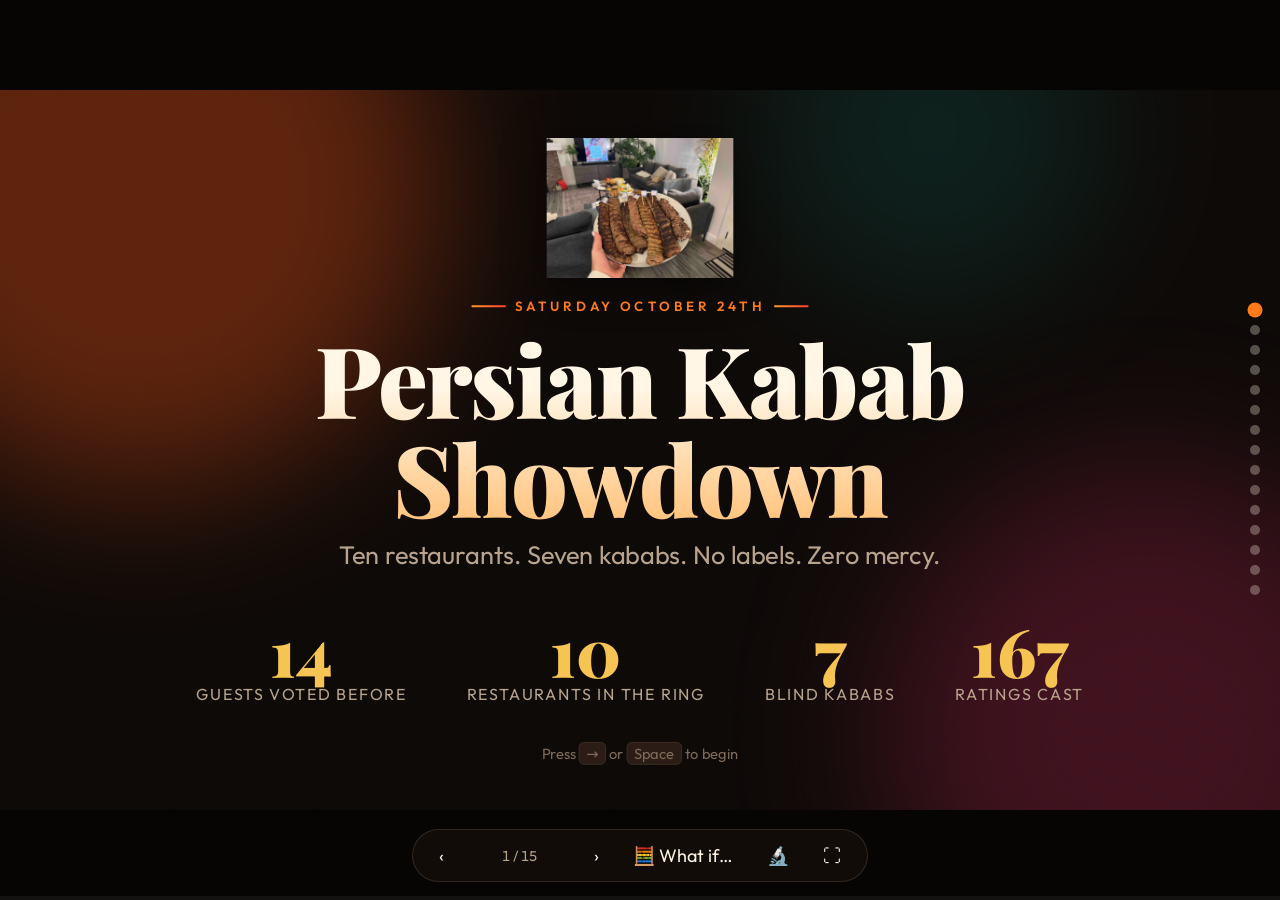
==== commit 968825a3: "Add bias-check backup page (key B), prior-opinion bias stat and adjustments - two-way fixed-effects " ====
--- a/index.html
+++ b/index.html
@@ -20,6 +20,7 @@
       <span id="counter"></span>
       <button data-act="next" title="Next (→)">›</button>
       <button data-act="whatif" title="What if… exclude guests (X)">🧮 What if…</button>
+      <button data-act="bias" title="Bias check — backup page (B)">🔬</button>
       <button data-act="fs" title="Fullscreen (F)">⛶</button>
     </div>
     <nav id="dots"></nav>
--- a/css/style.css
+++ b/css/style.css
@@ -399,3 +399,50 @@
 .wi-name { font-size: 29px; font-weight: 600; white-space: nowrap; overflow: hidden; text-overflow: ellipsis; } .wi-name small { display: block; font-size: 17px; color: var(--dim); font-weight: 400; }
 .wi-delta { font-size: 24px; font-weight: 700; color: var(--dim); text-align: center; } .wi-delta.up { color: var(--teal); } .wi-delta.down { color: var(--rose); }
 .wi-verdict { margin-top: 18px; font-size: 30px; padding: 16px 24px; border-radius: 16px; background: rgba(255, 244, 224, .06); border: 1px solid var(--line); color: var(--muted); } .wi-verdict b { color: var(--gold); } .wi-verdict.changed { border-color: rgba(255, 77, 109, .6); background: rgba(255, 77, 109, .1); color: #ffd0d8; }
+
+/* ===== taste similarity ===== */
+.split.sim-split { grid-template-columns: 760px 1fr; gap: 36px; } .sim-wrap { padding-top: 34px; }
+.sim-grid { display: grid; grid-template-columns: 150px repeat(var(--n), var(--cell)); grid-auto-rows: var(--cell); gap: 3px; align-items: center; }
+.sim-grid > .sim-col { grid-row: 1; height: 120px; position: relative; align-self: end; }
+.sim-col em { position: absolute; left: calc(var(--cell) / 2); bottom: 4px; transform-origin: left bottom; transform: rotate(-55deg); white-space: nowrap; font-style: normal; font-size: 19px; color: var(--muted); }
+.sim-grid > :first-child { height: 120px; grid-row: 1; }
+.sim-grid .sim-col { grid-row: auto; }
+.sim-name { font-size: 20px; color: var(--muted); text-align: right; padding-right: 10px; white-space: nowrap; overflow: hidden; text-overflow: ellipsis; }
+.sim-c { height: 100%; border-radius: 8px; opacity: 0; transform: scale(.6); transition: opacity .4s, transform .5s cubic-bezier(.2, .9, .2, 1.2); transition-delay: calc(var(--i, 0) * 45ms + 250ms); }
+.slide.active .sim-c { opacity: 1; transform: none; }
+.sim-c.self { background: rgba(255, 244, 224, .08); }
+.sim-legend { display: flex; align-items: center; gap: 14px; margin-top: 18px; font-size: 19px; color: var(--dim); } .sim-legend i { width: 260px; height: 14px; border-radius: 7px; background: linear-gradient(90deg, rgba(255, 77, 109, 1), rgba(255, 244, 224, .12), rgba(45, 212, 191, 1)); }
+
+.sim-right { display: grid; gap: 14px; }
+.taste-map-card { background: rgba(255, 244, 224, .05); border: 1px solid var(--line); border-radius: 24px; padding: 14px 20px 6px; } .taste-map-card .kicker { font-size: 22px; margin-bottom: 0; } .taste-map-card .kicker small { color: var(--dim); font-size: 17px; letter-spacing: .04em; text-transform: none; margin-left: 10px; }
+.taste-map { width: 100%; height: auto; display: block; }
+.tm-ring { fill: none; stroke: rgba(255, 244, 224, .08); stroke-width: 2; stroke-dasharray: 6 8; }
+.tm-link { stroke-width: 4; stroke-linecap: round; } .tm-link.twin { stroke: var(--teal); filter: drop-shadow(0 0 6px rgba(45, 212, 191, .7)); } .tm-link.opp { stroke: var(--rose); stroke-dasharray: 3 10; }
+.tm-dot circle { stroke: rgba(255, 255, 255, .55); stroke-width: 2; } .tm-ini { fill: #fff; font: 800 17px var(--serif); } .tm-lbl { fill: var(--text); font: 600 17px var(--sans); paint-order: stroke; stroke: rgba(10, 7, 5, .8); stroke-width: 4px; }
+.tm-dot { opacity: 0; transition: opacity .5s; transition-delay: calc(var(--i) * 70ms + 300ms); } .on .tm-dot { opacity: 1; }
+.sim-cards { display: grid; grid-template-columns: 1fr 1fr; gap: 12px; }
+.sim-cards .award { padding: 12px 18px 14px; } .sim-cards .kicker { font-size: 18px; margin-bottom: 6px; } .sim-cards .award-name { font-size: 27px; } .sim-cards .award-stat { font-size: 19px; margin-top: 2px; } .sim-cards .award-body { gap: 12px; } .sim-cards .avatar { box-shadow: none; margin-right: -8px; }
+.sim-strip { grid-template-columns: 1.3fr 1fr 1fr; margin-top: 0; gap: 12px; } .sim-strip .strip-item { font-size: 20px; padding: 12px 16px; }
+
+/* ===== bias-check backup page ===== */
+.bias-note { position: absolute; left: 96px; bottom: 58px; font-size: 20px; color: var(--dim); }
+.bias-note kbd { font-size: 17px; }
+.bi { padding-top: 40px; }
+.bi .wi-head { margin-bottom: 8px; } .bi .wi-head h2 { font-size: 58px; } .bi .sub { font-size: 22px; }
+.bi-body { display: grid; grid-template-columns: 790px 1fr; gap: 28px; align-items: start; }
+.bi-plotcard, .bi-card { background: rgba(255, 244, 224, .05); border: 1px solid var(--line); border-radius: 22px; padding: 12px 18px; }
+.bi-plotcard .kicker { font-size: 19px; margin-bottom: 4px; } .bi-plotcard .kicker small { color: var(--dim); font-size: 15px; text-transform: none; letter-spacing: 0; margin-left: 8px; }
+.bi-svg { width: 100%; height: auto; display: block; }
+.bi-grid { stroke: rgba(255, 244, 224, .08); stroke-width: 1.5; } .bi-tick { fill: var(--dim); font: 400 16px var(--sans); } .bi-axis { fill: var(--muted); font: 600 16px var(--sans); }
+.bi-diag { stroke: rgba(255, 244, 224, .25); stroke-width: 2; stroke-dasharray: 4 8; } .bi-fit { stroke: var(--gold); stroke-width: 4; stroke-linecap: round; filter: drop-shadow(0 0 6px rgba(246, 196, 83, .6)); }
+.bi-pt { fill: rgba(255, 122, 26, .75); stroke: rgba(255, 255, 255, .6); stroke-width: 1.5; } .bi-pt.rec { fill: rgba(45, 212, 191, .8); }
+.bi-cards { display: grid; gap: 12px; }
+.bi-card .kicker { font-size: 19px; margin-bottom: 6px; } .bi-big { font-family: var(--serif); font-weight: 900; font-size: 60px; line-height: 1.05; } .bi-big small { font-size: 21px; color: var(--muted); font-family: var(--sans); font-weight: 400; }
+.bi-txt { font-size: 21px; line-height: 1.4; color: var(--muted); } .bi-txt b { color: var(--text); } .bi-dim { color: var(--dim); font-size: 18px; }
+.bi-tables { display: grid; grid-template-columns: repeat(3, 1fr); gap: 22px; margin-top: 16px; }
+.bi-col { background: rgba(255, 244, 224, .04); border: 1px solid var(--line); border-radius: 18px; padding: 10px 16px; } .bi-col-t { font-size: 21px; color: var(--gold); letter-spacing: .06em; text-transform: uppercase; margin-bottom: 4px; }
+.bi-col ol { list-style: none; margin: 0; padding: 0; } .bi-col li { display: grid; grid-template-columns: 36px 1fr auto 50px; align-items: center; gap: 8px; height: 32px; font-size: 20px; border-radius: 8px; padding: 0 6px; } .bi-col li.first { background: rgba(246, 196, 83, .16); }
+.bi-pos { font-family: var(--serif); font-weight: 900; color: var(--dim); text-align: center; } .bi-nm { white-space: nowrap; overflow: hidden; text-overflow: ellipsis; } .bi-sc { font-variant-numeric: tabular-nums; font-weight: 600; } .bi-sc small { color: var(--dim); font-size: 15px; font-weight: 400; }
+.bi-d { text-align: center; font-size: 17px; color: var(--dim); font-weight: 700; } .bi-d.up { color: var(--teal); } .bi-d.down { color: var(--rose); }
+.bi-foot { margin-top: 8px; font-size: 20px; display: flex; flex-direction: column; gap: 4px; } .bi-foot .ok { color: var(--teal); } .bi-foot .warn { color: var(--gold); }
+.bi-method { margin-top: 6px; font-size: 15px; line-height: 1.4; color: var(--dim); }
